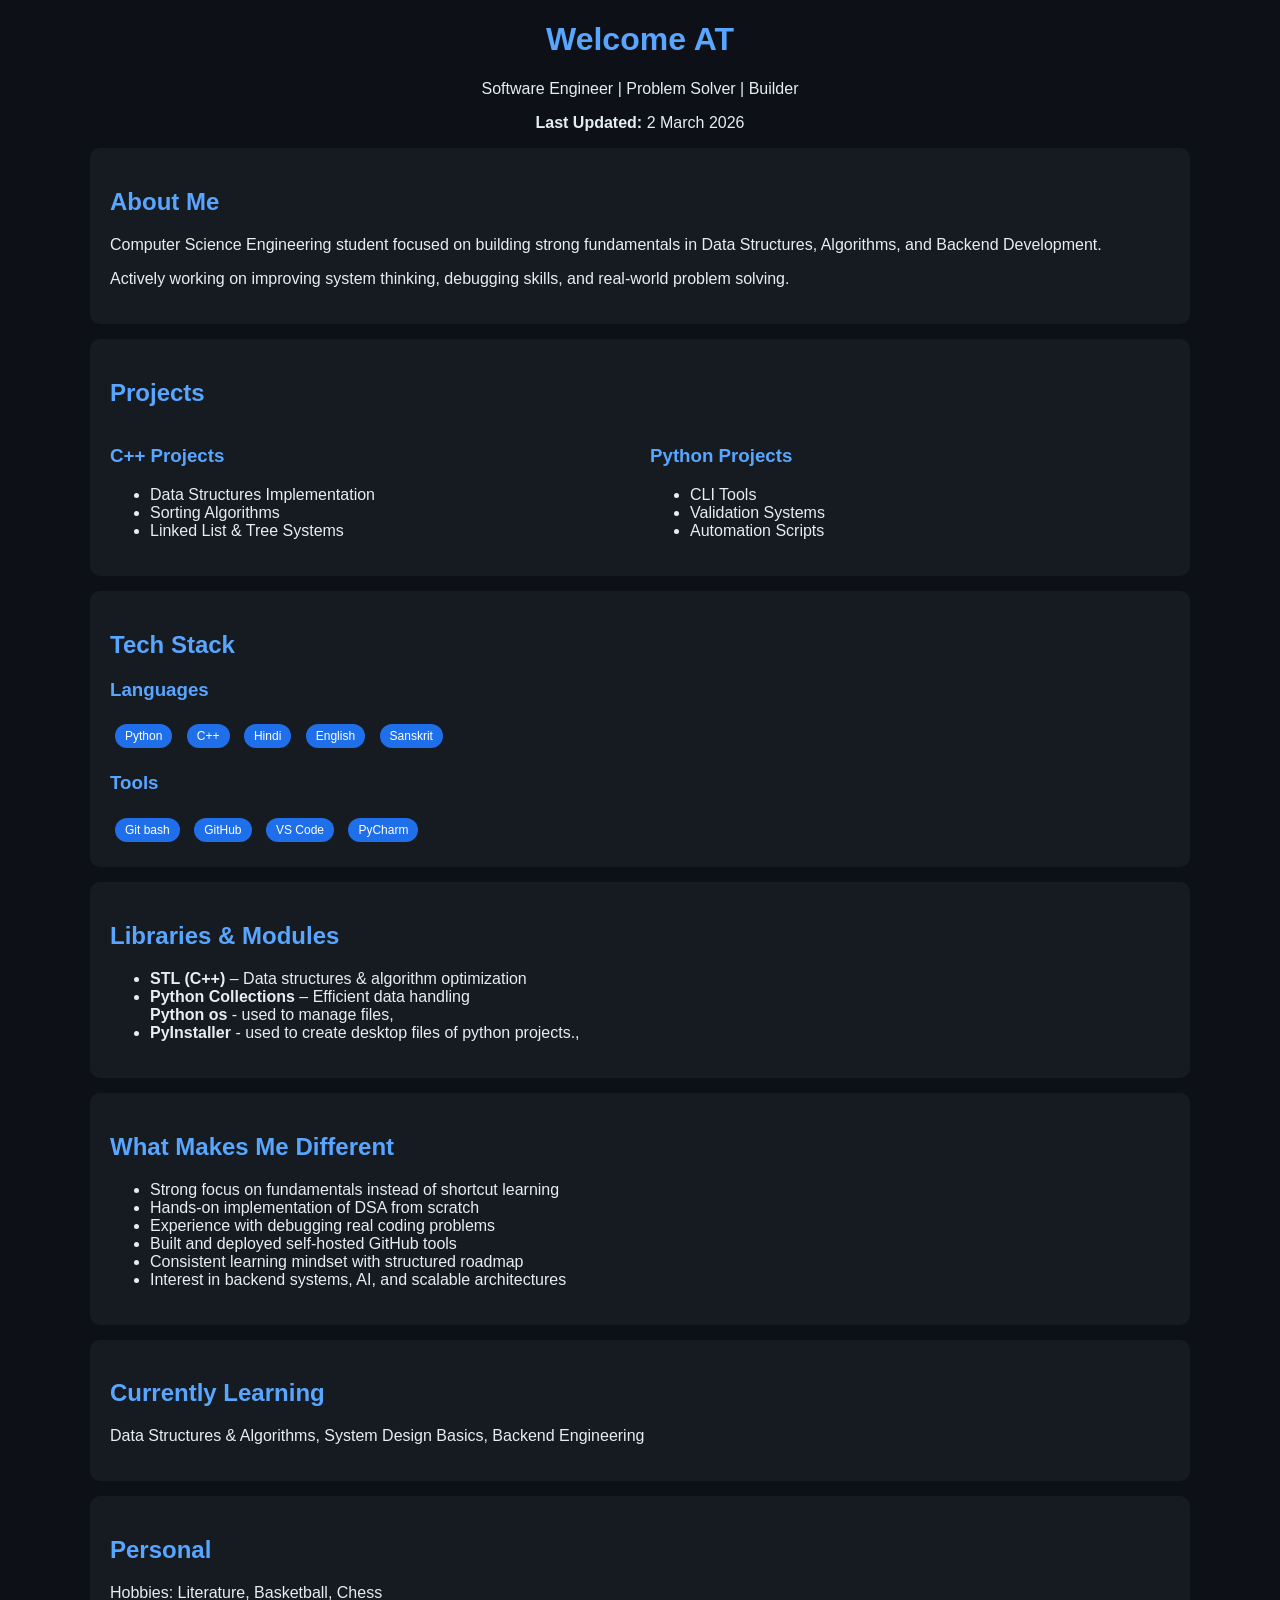
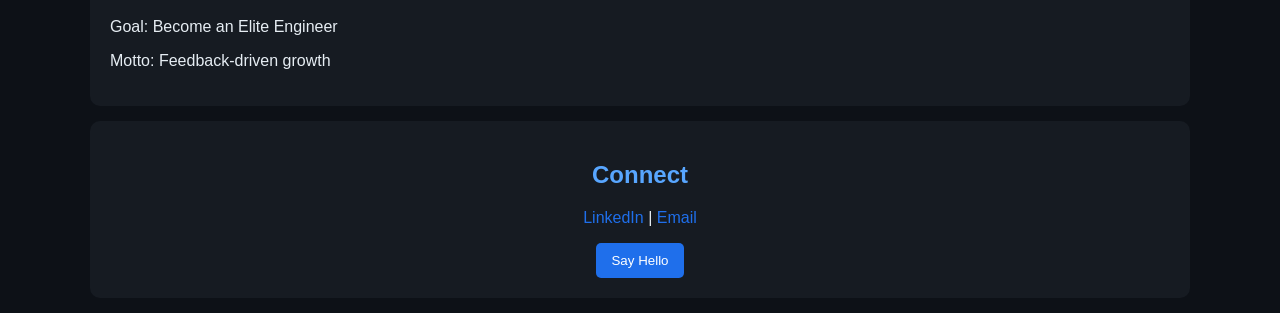
==== index.html @ 366e5598 "Index.html renamed to index.html" ====
<!DOCTYPE html>
<html lang="en">
<head>
<meta charset="UTF-8">
<meta name="viewport" content="width=device-width, initial-scale=1.0">
<title>AT | Portfolio</title>

<style>
body {
    margin: 0;
    font-family: Arial, sans-serif;
    background: #0d1117;
    color: #e6edf3;
}

.container {
    width: 90%;
    max-width: 1100px;
    margin: auto;
}

.center {
    text-align: center;
}

h1, h2, h3 {
    color: #58a6ff;
}

.card {
    background: #161b22;
    padding: 20px;
    margin: 15px 0;
    border-radius: 10px;
}

.flex {
    display: flex;
    flex-wrap: wrap;
    gap: 20px;
}

.flex div {
    flex: 1;
    min-width: 250px;
}

.badge {
    display: inline-block;
    background: #1f6feb;
    color: white;
    padding: 5px 10px;
    margin: 5px;
    border-radius: 20px;
    font-size: 12px;
}

a {
    color: #1f6feb;
    text-decoration: none;
}

button {
    background: #1f6feb;
    color: white;
    border: none;
    padding: 10px 15px;
    border-radius: 5px;
    cursor: pointer;
}

button:hover {
    background: #1f6feb;
}
</style>
</head>


<body>

<div class="container">

    <!-- HEADER -->
    <div class="center">
        <h1>Welcome AT</h1>
        <p>Software Engineer | Problem Solver | Builder</p>
        <p><b>Last Updated:</b> 2 March 2026</p>
    </div>

    <!-- ABOUT -->
    <div class="card">
        <h2>About Me</h2>
        <p>
            Computer Science Engineering student focused on building strong fundamentals 
            in Data Structures, Algorithms, and Backend Development.
        </p>
        <p>
            Actively working on improving system thinking, debugging skills, and real-world problem solving.
        </p>
    </div>

    <!-- PROJECTS -->
    <div class="card">
        <h2>Projects</h2>
        <div class="flex">
            <div>
                <h3>C++ Projects</h3>
                <ul>
                    <li>Data Structures Implementation</li>
                    <li>Sorting Algorithms</li>
                    <li>Linked List & Tree Systems</li>
                </ul>
            </div>
            <div>
                <h3>Python Projects</h3>
                <ul>
                    <li>CLI Tools</li>
                    <li>Validation Systems</li>
                    <li>Automation Scripts</li>
                </ul>
            </div>
        </div>
    </div>

    <!-- TECH STACK -->
    <div class="card">
        <h2>Tech Stack</h2>

        <h3>Languages</h3>
        <span class="badge">Python</span>
        <span class="badge">C++</span>
        <span class="badge">Hindi</span>
        <span class="badge">English</span>
        <span class="badge">Sanskrit</span>

        <h3>Tools</h3>
        <span class="badge">Git bash</span>
        <span class="badge">GitHub</span>
        <span class="badge">VS Code</span>
        <span class="badge">PyCharm</span>
    </div>
    <div class="card">
  <h2>Libraries & Modules</h2>
  <ul>
    <li><b>STL (C++)</b> – Data structures & algorithm optimization</li>
    <li><b>Python Collections</b> – Efficient data handling</li>
    <b> Python os </b> - used to manage files, 
    </li>
    <li>
  <b> PyInstaller </b> - used to create desktop files of python projects.,
</li>
    <!--<li><b>GitHub API</b> – Built self-hosted stats system</li> -->
  </ul>
</div>

    <!-- ADVANTAGE SECTION (REAL VALUE) -->
    <div class="card">
        <h2>What Makes Me Different</h2>
        <ul>
            <li>Strong focus on fundamentals instead of shortcut learning</li>
            <li>Hands-on implementation of DSA from scratch</li>
            <li>Experience with debugging real coding problems</li>
            <li>Built and deployed self-hosted GitHub tools</li>
            <li>Consistent learning mindset with structured roadmap</li>
            <li>Interest in backend systems, AI, and scalable architectures</li>
        </ul>
    </div>

    <!-- CURRENT LEARNING -->
    <div class="card">
        <h2>Currently Learning</h2>
        <p>Data Structures & Algorithms, System Design Basics, Backend Engineering</p>
    </div>

    <!-- PERSONAL -->
    <div class="card">
        <h2>Personal</h2>
        <p>Hobbies: Literature, Basketball, Chess</p>
        <p>Goal: Become an Elite Engineer</p>
        <p>Motto: Feedback-driven growth</p>
    </div>

    <!-- CONTACT -->
    <div class="card center">
        <h2>Connect</h2>
        <p>
            <a href="https://www.linkedin.com/in/anuj-tanwar-aa0977279">LinkedIn</a> |
            <a href="mailto:gleuser83@gmail.com">Email</a>
        </p>
        <button onclick="showMessage()">Say Hello</button>
    </div>

</div>

<script>
function showMessage() {
    alert("Thanks for visiting AT's portfolio 🚀");
}
</script>
</html>
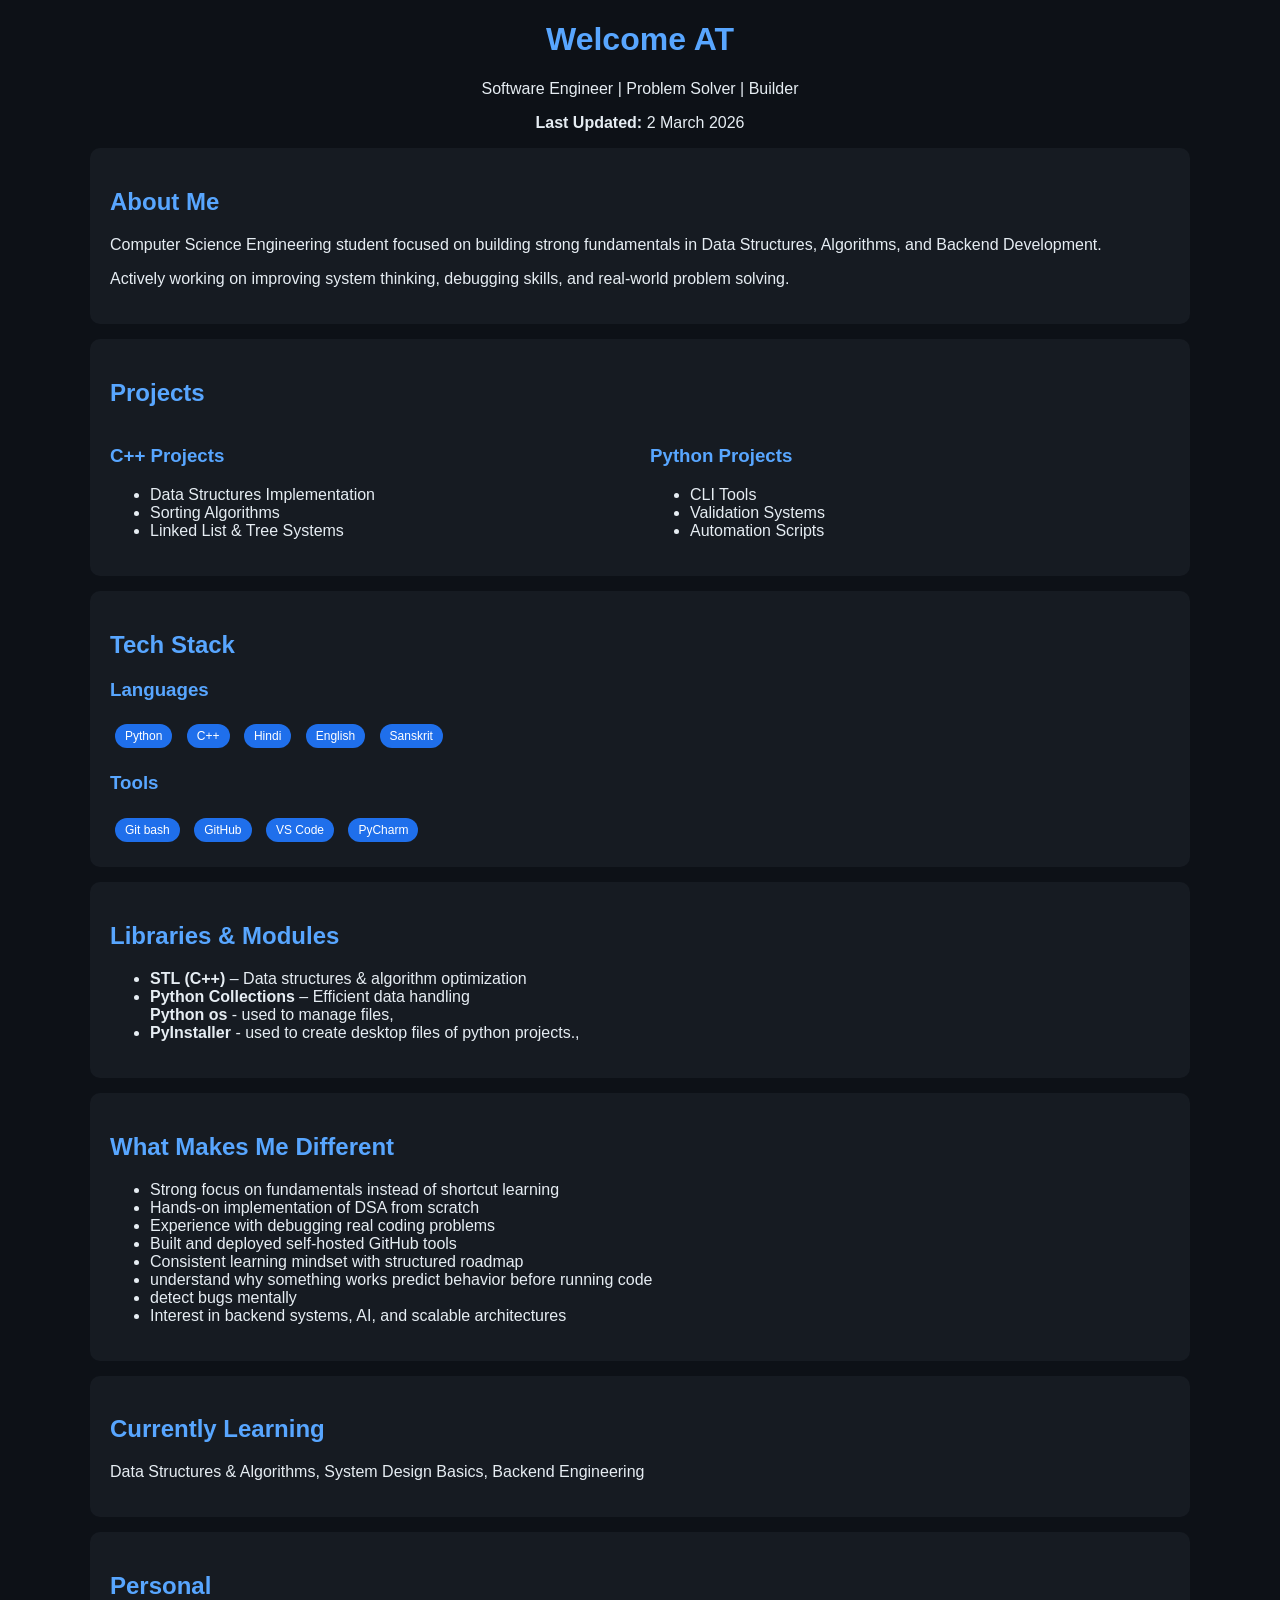
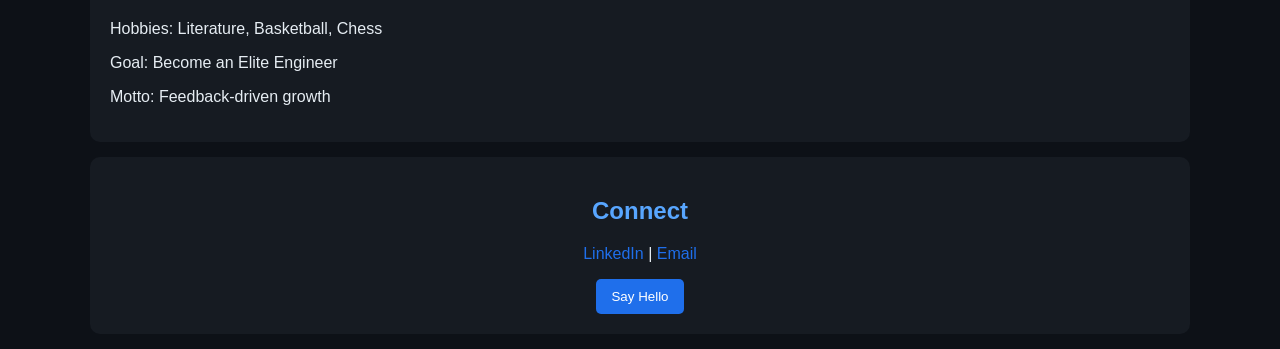
==== commit 25197c76: "Add new skills to the list in index.html" ====
--- a/index.html
+++ b/index.html
@@ -162,6 +162,9 @@
             <li>Experience with debugging real coding problems</li>
             <li>Built and deployed self-hosted GitHub tools</li>
             <li>Consistent learning mindset with structured roadmap</li>
+            <li> understand why something works
+predict behavior before running code </li>
+            <li>detect bugs mentally </li>
             <li>Interest in backend systems, AI, and scalable architectures</li>
         </ul>
     </div>
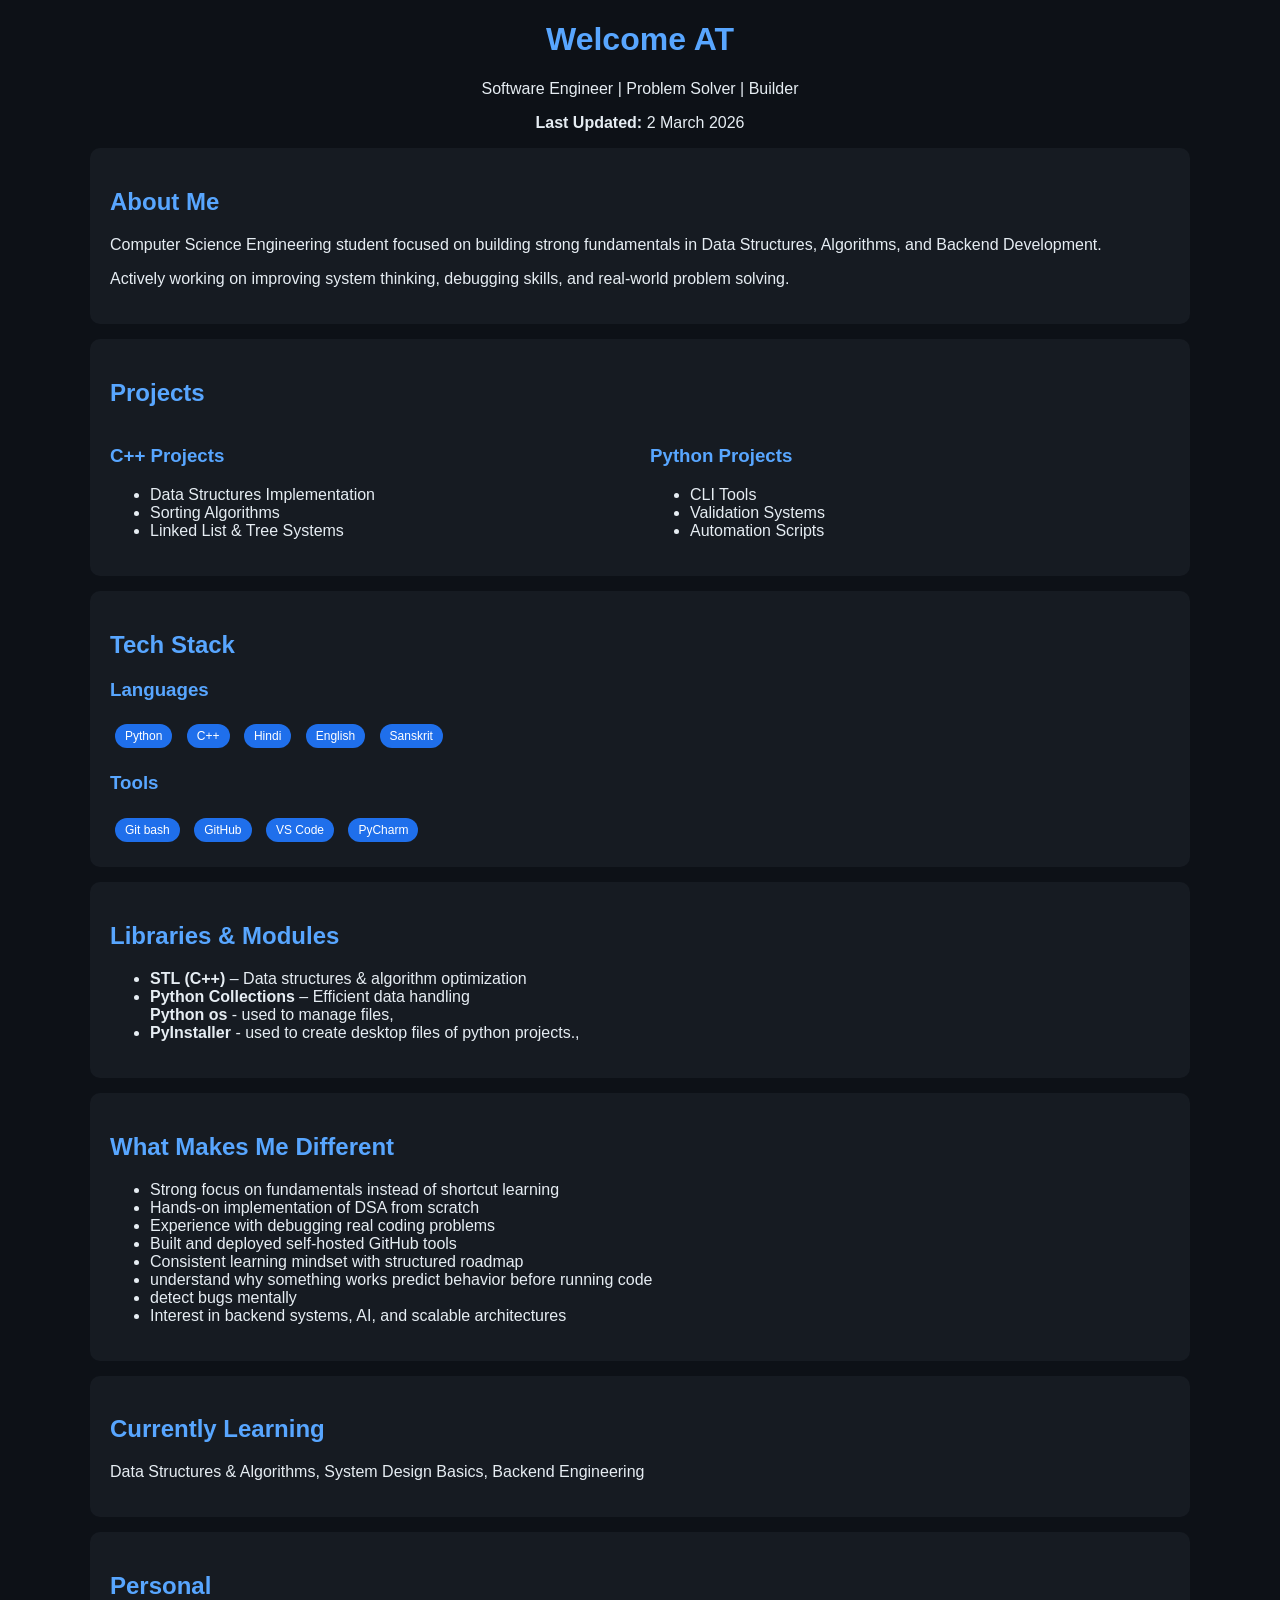
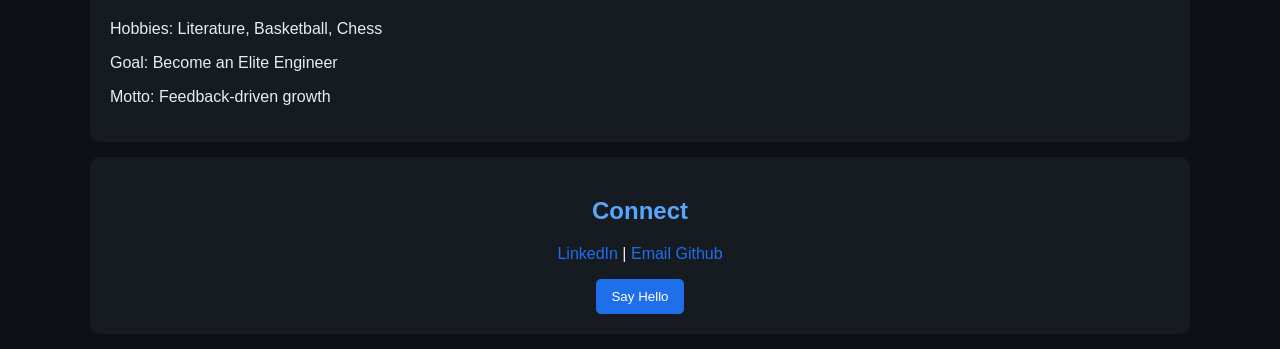
==== commit 47faa48e: "Add GitHub link to contact section" ====
--- a/index.html
+++ b/index.html
@@ -181,6 +181,8 @@
         <p>Hobbies: Literature, Basketball, Chess</p>
         <p>Goal: Become an Elite Engineer</p>
         <p>Motto: Feedback-driven growth</p>
+        
+   
     </div>
 
     <!-- CONTACT -->
@@ -189,6 +191,7 @@
         <p>
             <a href="https://www.linkedin.com/in/anuj-tanwar-aa0977279">LinkedIn</a> |
             <a href="mailto:gleuser83@gmail.com">Email</a>
+            <a href="https://github.com/Gitanuj993">Github</a>
         </p>
         <button onclick="showMessage()">Say Hello</button>
     </div>
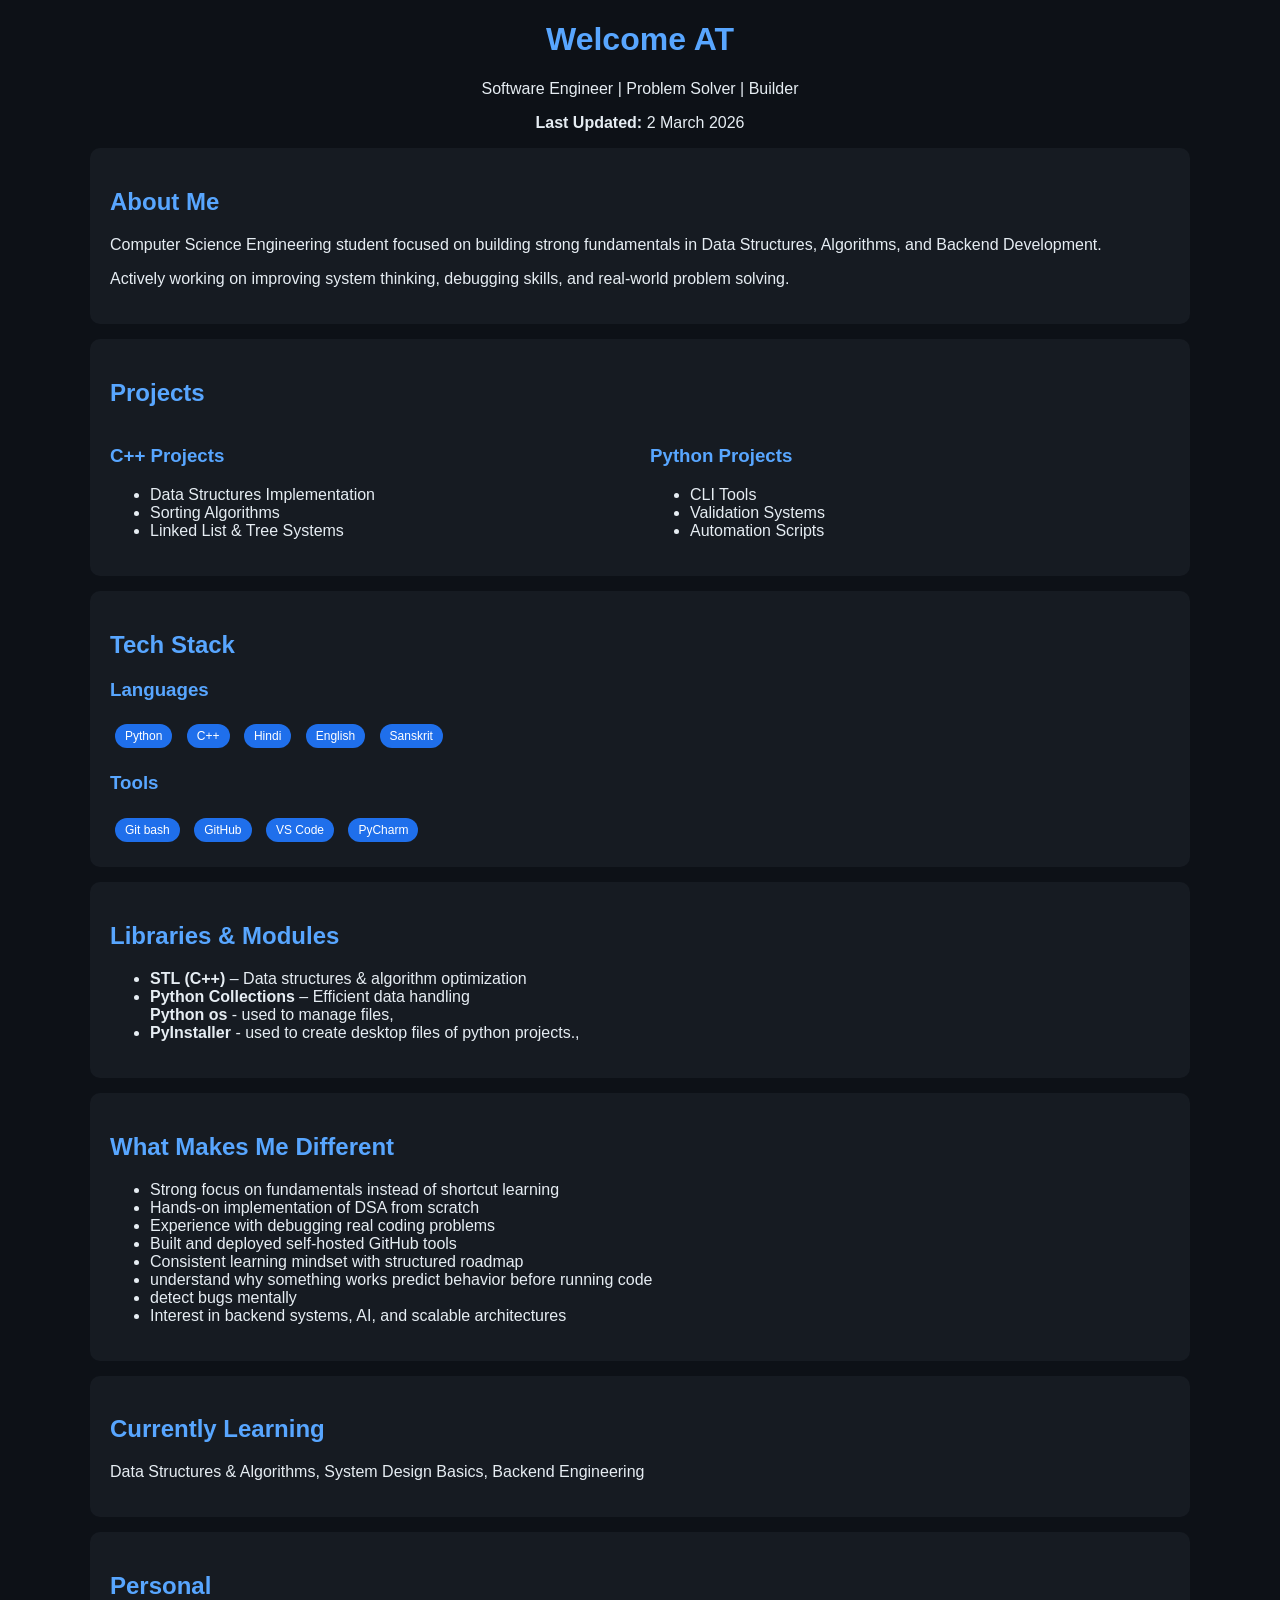
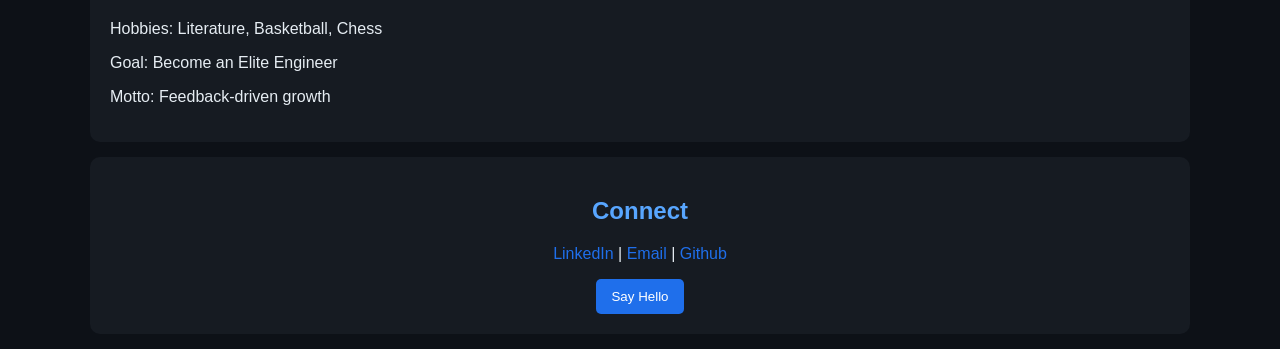
==== commit 895d8b17: "Fix email link formatting in index.html" ====
--- a/index.html
+++ b/index.html
@@ -190,7 +190,7 @@
         <h2>Connect</h2>
         <p>
             <a href="https://www.linkedin.com/in/anuj-tanwar-aa0977279">LinkedIn</a> |
-            <a href="mailto:gleuser83@gmail.com">Email</a>
+            <a href="mailto:gleuser83@gmail.com">Email</a> |
             <a href="https://github.com/Gitanuj993">Github</a>
         </p>
         <button onclick="showMessage()">Say Hello</button>
